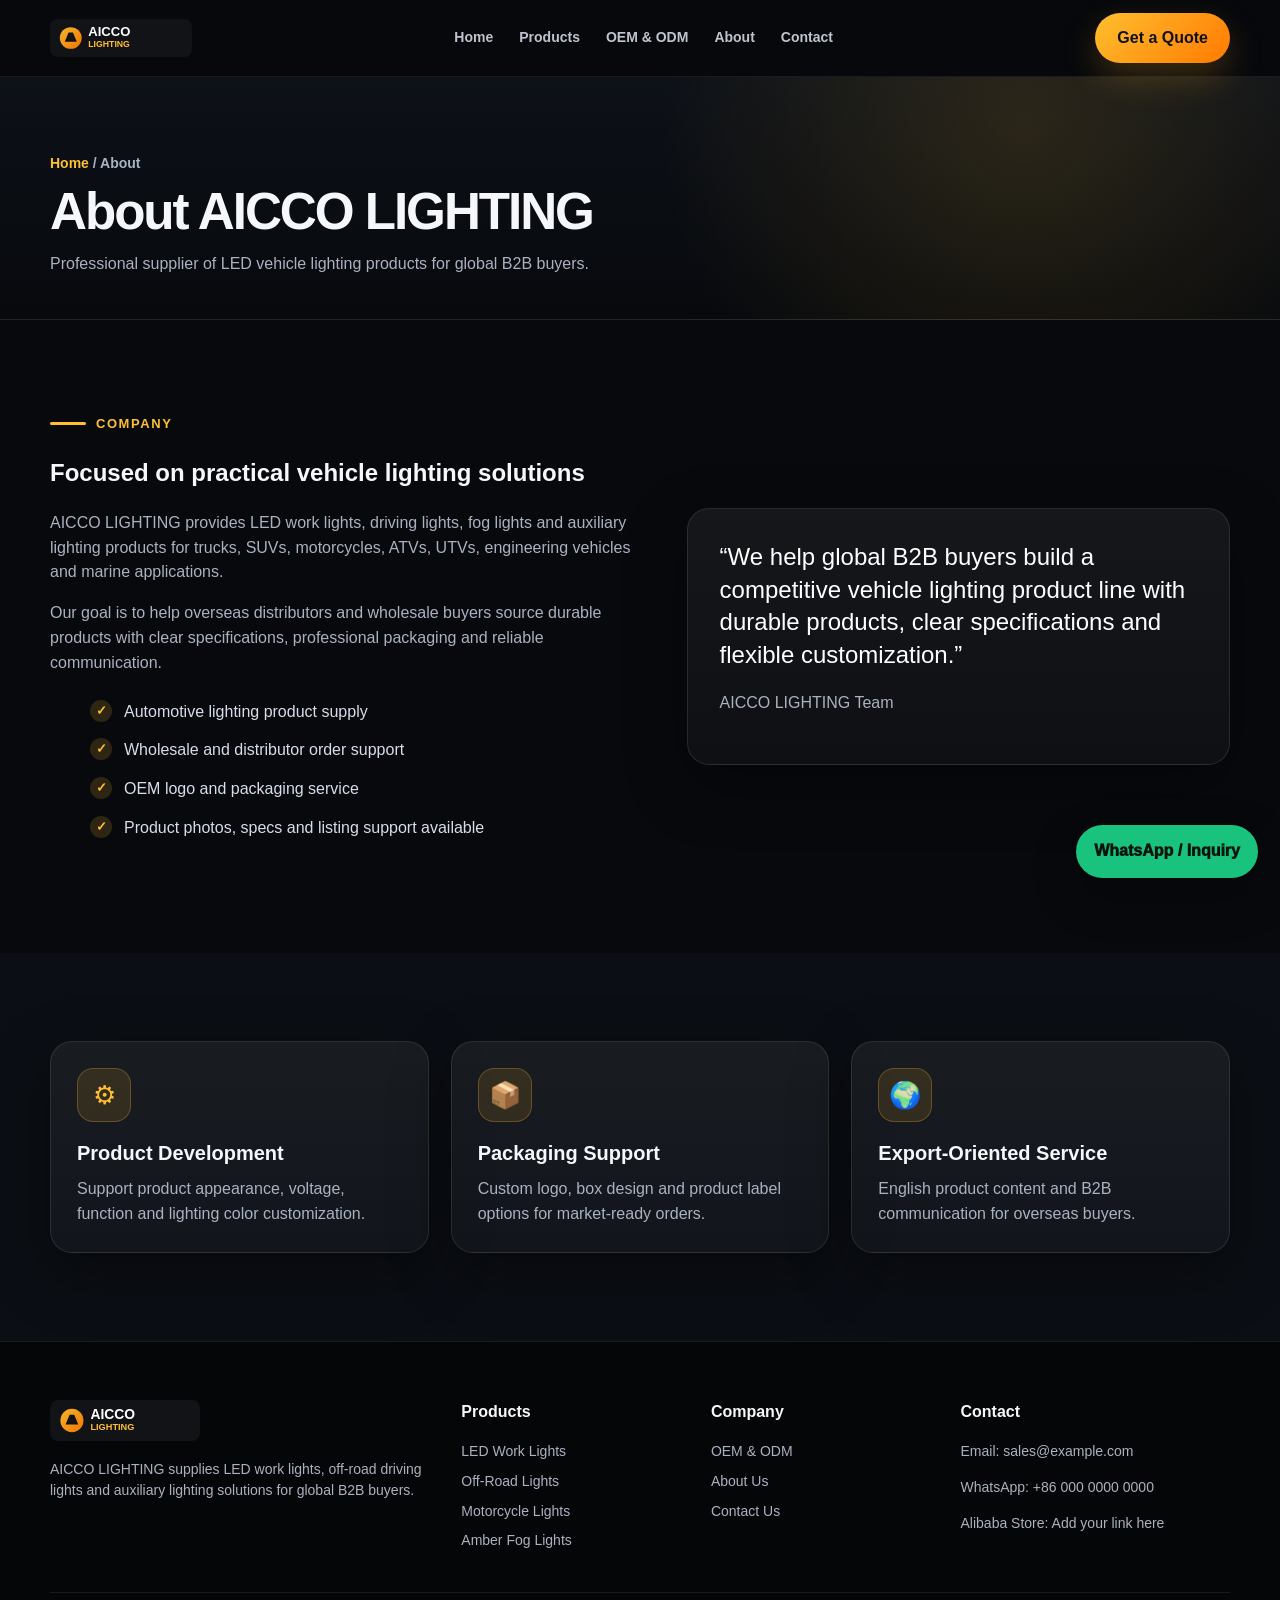
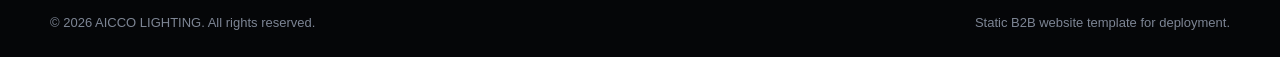
==== about.html @ 95c05f4a "Initial commit - static site for AICCO LIGHTING" ====
<!doctype html>
<html lang="en">
<head>
  <meta charset="utf-8">
  <meta name="viewport" content="width=device-width, initial-scale=1">
  <title>About Us | AICCO LIGHTING</title>
  <meta name="description" content="Learn about AICCO LIGHTING, a B2B automotive LED lighting supplier for global buyers.">
  <link rel="icon" href="assets/images/logo.svg" type="image/svg+xml">
  <link rel="stylesheet" href="assets/css/styles.css">
</head>
<body>
<header class="topbar">
  <div class="container nav" id="nav">
    <a class="brand" href="index.html" aria-label="AICCO LIGHTING Home"><img src="assets/images/logo.svg" alt="AICCO LIGHTING logo"></a>
    <nav class="nav-links" aria-label="Main navigation">
      <a href="index.html">Home</a>
      <a href="products.html">Products</a>
      <a href="oem.html">OEM & ODM</a>
      <a href="about.html">About</a>
      <a href="contact.html">Contact</a>
    </nav>
    <div class="nav-actions"><a class="btn btn-primary" href="contact.html">Get a Quote</a></div>
    <button class="menu-btn" id="menu-btn" aria-label="Open menu">Menu</button>
  </div>
</header>
<main>
  <section class="page-hero"><div class="container page-title"><div class="breadcrumb"><a href="index.html">Home</a> / About</div><h1>About AICCO LIGHTING</h1><p>Professional supplier of LED vehicle lighting products for global B2B buyers.</p></div></section>
  <section class="section"><div class="container split"><div><span class="eyebrow">Company</span><h2>Focused on practical vehicle lighting solutions</h2><p class="muted">AICCO LIGHTING provides LED work lights, driving lights, fog lights and auxiliary lighting products for trucks, SUVs, motorcycles, ATVs, UTVs, engineering vehicles and marine applications.</p><p class="muted">Our goal is to help overseas distributors and wholesale buyers source durable products with clear specifications, professional packaging and reliable communication.</p><ul class="list-check"><li>Automotive lighting product supply</li><li>Wholesale and distributor order support</li><li>OEM logo and packaging service</li><li>Product photos, specs and listing support available</li></ul></div><div class="card" style="padding:32px"><p class="quote">“We help global B2B buyers build a competitive vehicle lighting product line with durable products, clear specifications and flexible customization.”</p><p class="muted" style="margin-top:20px">AICCO LIGHTING Team</p></div></div></section>
  <section class="section" style="background:#0b0e14"><div class="container"><div class="grid grid-3"><div class="feature card"><div class="icon">⚙</div><h3>Product Development</h3><p>Support product appearance, voltage, function and lighting color customization.</p></div><div class="feature card"><div class="icon">📦</div><h3>Packaging Support</h3><p>Custom logo, box design and product label options for market-ready orders.</p></div><div class="feature card"><div class="icon">🌍</div><h3>Export-Oriented Service</h3><p>English product content and B2B communication for overseas buyers.</p></div></div></div></section>
</main>
<footer class="footer">
  <div class="container">
    <div class="footer-grid">
      <div>
        <img src="assets/images/logo.svg" alt="AICCO LIGHTING" style="width:150px;margin-bottom:18px">
        <p>AICCO LIGHTING supplies LED work lights, off-road driving lights and auxiliary lighting solutions for global B2B buyers.</p>
      </div>
      <div><h4>Products</h4><a href="products.html">LED Work Lights</a><a href="products.html">Off-Road Lights</a><a href="products.html">Motorcycle Lights</a><a href="products.html">Amber Fog Lights</a></div>
      <div><h4>Company</h4><a href="oem.html">OEM & ODM</a><a href="about.html">About Us</a><a href="contact.html">Contact Us</a></div>
      <div><h4>Contact</h4><p>Email: sales@example.com</p><p>WhatsApp: +86 000 0000 0000</p><p>Alibaba Store: Add your link here</p></div>
    </div>
    <div class="footer-bottom"><span>© <span id="year"></span> AICCO LIGHTING. All rights reserved.</span><span>Static B2B website template for deployment.</span></div>
  </div>
</footer>
<a class="float-wa" href="contact.html">WhatsApp / Inquiry</a>
<script src="assets/js/main.js"></script>
</body>
</html>
---- assets/css/styles.css ----
:root{
  --bg:#07090d;--panel:#10141b;--panel2:#151a22;--text:#f5f7fb;--muted:#aab2c0;--line:#2a303a;--amber:#ffbf2f;--amber2:#ff7a00;--white:#ffffff;--black:#0b0d10;--green:#18c37e;
  --shadow:0 20px 60px rgba(0,0,0,.35);--radius:22px;--max:1180px;
}
*{box-sizing:border-box}
html{scroll-behavior:smooth}
body{margin:0;font-family:Inter,Arial,Helvetica,sans-serif;background:var(--bg);color:var(--text);line-height:1.55}
a{color:inherit;text-decoration:none}img{max-width:100%;display:block}.container{width:min(var(--max),calc(100% - 36px));margin:auto}.topbar{position:sticky;top:0;z-index:50;background:rgba(7,9,13,.82);backdrop-filter:blur(14px);border-bottom:1px solid rgba(255,255,255,.08)}.nav{height:76px;display:flex;align-items:center;justify-content:space-between;gap:20px}.brand{display:flex;align-items:center;gap:12px;font-weight:900;letter-spacing:.5px}.brand img{width:142px;height:auto}.nav-links{display:flex;align-items:center;gap:26px;color:#d9dee8;font-weight:700;font-size:14px}.nav-links a{opacity:.88}.nav-links a:hover,.nav-links a.active{color:var(--amber);opacity:1}.nav-actions{display:flex;align-items:center;gap:10px}.menu-btn{display:none;background:transparent;border:1px solid var(--line);color:var(--text);border-radius:12px;padding:10px 12px;font-weight:800}.btn{display:inline-flex;align-items:center;justify-content:center;gap:10px;border:0;border-radius:999px;padding:13px 22px;font-weight:900;cursor:pointer;transition:.2s ease;white-space:nowrap}.btn-primary{background:linear-gradient(135deg,var(--amber),var(--amber2));color:#121212;box-shadow:0 14px 35px rgba(255,172,30,.22)}.btn-primary:hover{transform:translateY(-2px);box-shadow:0 18px 46px rgba(255,172,30,.32)}.btn-ghost{border:1px solid rgba(255,255,255,.18);color:var(--text);background:rgba(255,255,255,.05)}.btn-ghost:hover{border-color:var(--amber);color:var(--amber)}.hero{position:relative;min-height:680px;display:flex;align-items:center;overflow:hidden;border-bottom:1px solid rgba(255,255,255,.08)}.hero-bg{position:absolute;inset:0;background:url('../images/hero.svg') center/cover no-repeat;opacity:.92}.hero:after{content:"";position:absolute;inset:0;background:linear-gradient(90deg,rgba(7,9,13,.98) 0%,rgba(7,9,13,.72) 48%,rgba(7,9,13,.25) 100%)}.hero .container{position:relative;z-index:2}.eyebrow{display:inline-flex;align-items:center;gap:10px;color:var(--amber);font-size:13px;font-weight:900;letter-spacing:.12em;text-transform:uppercase}.eyebrow:before{content:"";width:36px;height:3px;border-radius:6px;background:var(--amber)}.hero h1{font-size:clamp(40px,6vw,78px);line-height:.98;margin:18px 0 22px;max-width:820px;letter-spacing:-.05em}.hero p{font-size:clamp(17px,2vw,21px);color:#d5dae4;max-width:690px;margin:0 0 30px}.hero-buttons{display:flex;gap:14px;flex-wrap:wrap}.hero-stats{display:grid;grid-template-columns:repeat(3,1fr);gap:16px;margin-top:42px;max-width:700px}.stat{background:rgba(255,255,255,.06);border:1px solid rgba(255,255,255,.11);border-radius:18px;padding:18px}.stat strong{display:block;color:#fff;font-size:25px}.stat span{color:var(--muted);font-size:13px;font-weight:700}.section{padding:88px 0}.section-sm{padding:54px 0}.section-head{display:flex;align-items:flex-end;justify-content:space-between;gap:30px;margin-bottom:34px}.section-head h2,.page-title h1{font-size:clamp(32px,4vw,52px);line-height:1.05;margin:10px 0 0;letter-spacing:-.04em}.section-head p,.page-title p{color:var(--muted);max-width:680px;margin:14px 0 0}.grid{display:grid;gap:22px}.grid-3{grid-template-columns:repeat(3,1fr)}.grid-4{grid-template-columns:repeat(4,1fr)}.card{background:linear-gradient(180deg,rgba(255,255,255,.06),rgba(255,255,255,.03));border:1px solid rgba(255,255,255,.10);border-radius:var(--radius);box-shadow:var(--shadow);overflow:hidden}.category-card{padding:28px;min-height:220px;position:relative}.category-card h3{margin:18px 0 8px;font-size:22px}.category-card p{color:var(--muted);margin:0}.icon{width:54px;height:54px;border-radius:16px;background:rgba(255,191,47,.12);display:grid;place-items:center;color:var(--amber);font-size:26px;border:1px solid rgba(255,191,47,.25)}.category-card:after{content:"";position:absolute;right:-50px;bottom:-50px;width:150px;height:150px;border-radius:50%;background:rgba(255,191,47,.10)}.product-card{display:flex;flex-direction:column}.product-card img{width:100%;aspect-ratio:4/3;object-fit:cover;background:#10141b}.product-info{padding:22px}.tag{display:inline-flex;padding:6px 10px;border-radius:999px;background:rgba(255,191,47,.12);color:var(--amber);font-size:12px;font-weight:900;margin-bottom:12px}.product-info h3{font-size:20px;line-height:1.22;margin:0 0 10px}.product-info p{color:var(--muted);margin:0 0 18px;font-size:14px}.spec-list{display:grid;gap:8px;margin:16px 0}.spec-list div{display:flex;justify-content:space-between;gap:14px;border-bottom:1px dashed rgba(255,255,255,.11);padding-bottom:7px;color:#d8deea;font-size:14px}.spec-list span:first-child{color:var(--muted)}.feature{padding:26px}.feature h3{margin:16px 0 8px;font-size:20px}.feature p{color:var(--muted);margin:0}.split{display:grid;grid-template-columns:1.05fr .95fr;gap:36px;align-items:center}.media-panel{position:relative;min-height:420px;border-radius:30px;overflow:hidden;background:linear-gradient(135deg,#171c24,#07090d);border:1px solid rgba(255,255,255,.1);box-shadow:var(--shadow)}.media-panel:before{content:"";position:absolute;inset:auto -80px -120px auto;width:380px;height:380px;background:radial-gradient(circle,var(--amber),transparent 65%);opacity:.24}.media-panel .fake-photo{position:absolute;inset:34px;border-radius:22px;background:linear-gradient(135deg,rgba(255,255,255,.10),rgba(255,255,255,.02));border:1px solid rgba(255,255,255,.1);padding:34px}.fake-lines{display:grid;gap:14px;margin-top:170px}.fake-lines i{display:block;height:13px;border-radius:12px;background:rgba(255,255,255,.12)}.fake-lines i:nth-child(1){width:78%}.fake-lines i:nth-child(2){width:58%}.fake-lamp{position:absolute;right:60px;top:70px;width:220px;height:150px;border-radius:28px;background:#151b24;border:8px solid #3a414c;box-shadow:0 0 80px rgba(255,191,47,.24)}.fake-lamp:after{content:"";position:absolute;left:-260px;top:48px;width:260px;height:54px;border-radius:999px;background:linear-gradient(90deg,transparent,rgba(255,191,47,.28))}.fake-lamp i{position:absolute;width:48px;height:48px;border-radius:50%;background:#fff1b0;top:44px}.fake-lamp i:first-child{left:48px}.fake-lamp i:last-child{right:48px}.list-check{display:grid;gap:14px;margin:24px 0}.list-check li{list-style:none;position:relative;padding-left:34px;color:#d7ddea}.list-check li:before{content:"✓";position:absolute;left:0;top:0;width:22px;height:22px;border-radius:50%;background:rgba(255,191,47,.16);color:var(--amber);display:grid;place-items:center;font-weight:900;font-size:13px}.banner{background:linear-gradient(135deg,rgba(255,191,47,.18),rgba(255,122,0,.08)),#10141b;border:1px solid rgba(255,191,47,.22);border-radius:30px;padding:42px;display:flex;align-items:center;justify-content:space-between;gap:24px}.banner h2{margin:0 0 10px;font-size:clamp(28px,4vw,44px)}.banner p{margin:0;color:#d8deea;max-width:690px}.page-hero{padding:76px 0 42px;background:radial-gradient(circle at 80% 20%,rgba(255,191,47,.13),transparent 35%),linear-gradient(180deg,#0d1118,#07090d);border-bottom:1px solid rgba(255,255,255,.08)}.breadcrumb{color:var(--muted);font-weight:700;font-size:14px}.breadcrumb a{color:var(--amber)}.filters{display:flex;gap:10px;flex-wrap:wrap;margin:0 0 28px}.filter-btn{border:1px solid rgba(255,255,255,.14);background:rgba(255,255,255,.04);color:#dbe1eb;border-radius:999px;padding:10px 15px;font-weight:800;cursor:pointer}.filter-btn.active,.filter-btn:hover{background:var(--amber);color:#111317;border-color:var(--amber)}.detail-grid{display:grid;grid-template-columns:1fr .92fr;gap:34px;align-items:start}.detail-image{border-radius:30px;overflow:hidden;border:1px solid rgba(255,255,255,.1);background:#11161f;box-shadow:var(--shadow)}.detail-content h1{font-size:clamp(32px,4vw,52px);line-height:1.08;letter-spacing:-.04em;margin:0 0 16px}.detail-content .lead{color:#cdd4df;font-size:18px}.spec-table{width:100%;border-collapse:collapse;border-radius:20px;overflow:hidden;border:1px solid rgba(255,255,255,.1);margin-top:24px}.spec-table th,.spec-table td{padding:15px 18px;text-align:left;border-bottom:1px solid rgba(255,255,255,.08)}.spec-table th{background:rgba(255,255,255,.06);color:#fff;width:38%}.spec-table td{color:#d5dbe6}.spec-table tr:last-child th,.spec-table tr:last-child td{border-bottom:0}.tabs{margin-top:34px}.tab-row{display:flex;gap:10px;flex-wrap:wrap;margin-bottom:16px}.tab-btn{background:rgba(255,255,255,.05);border:1px solid rgba(255,255,255,.12);color:var(--text);padding:12px 16px;border-radius:14px;font-weight:900;cursor:pointer}.tab-btn.active{background:var(--amber);color:#111317;border-color:var(--amber)}.tab-panel{display:none;background:rgba(255,255,255,.04);border:1px solid rgba(255,255,255,.1);border-radius:22px;padding:24px}.tab-panel.active{display:block}.contact-grid{display:grid;grid-template-columns:.8fr 1.2fr;gap:26px}.contact-box{padding:28px}.contact-box h3{margin-top:0}.contact-box p{color:var(--muted)}.form{display:grid;gap:14px}.form-row{display:grid;grid-template-columns:1fr 1fr;gap:14px}.field label{display:block;font-size:13px;color:#dce2ec;font-weight:800;margin:0 0 8px}.field input,.field select,.field textarea{width:100%;border:1px solid rgba(255,255,255,.14);border-radius:14px;background:rgba(255,255,255,.05);color:var(--text);padding:14px 15px;outline:0}.field textarea{min-height:140px;resize:vertical}.field input:focus,.field select:focus,.field textarea:focus{border-color:var(--amber)}.notice{padding:14px 16px;border-radius:14px;background:rgba(24,195,126,.11);border:1px solid rgba(24,195,126,.25);color:#bff6dc;display:none}.footer{background:#050608;border-top:1px solid rgba(255,255,255,.08);padding:58px 0 24px}.footer-grid{display:grid;grid-template-columns:1.4fr .8fr .8fr 1fr;gap:34px}.footer h4{margin:0 0 16px}.footer p,.footer a{color:var(--muted);font-size:14px}.footer a{display:block;margin:8px 0}.footer-bottom{border-top:1px solid rgba(255,255,255,.08);margin-top:32px;padding-top:20px;color:#7d8594;font-size:13px;display:flex;justify-content:space-between;gap:20px;flex-wrap:wrap}.float-wa{position:fixed;right:22px;bottom:22px;z-index:60;background:#19c37d;color:#05150e;border-radius:999px;padding:14px 18px;font-weight:950;box-shadow:0 18px 46px rgba(0,0,0,.3)}.float-wa:hover{transform:translateY(-2px)}.muted{color:var(--muted)}.accent{color:var(--amber)}.quote{font-size:24px;line-height:1.35;margin:0;color:#fff}.process{counter-reset:step}.process .card{padding:26px;position:relative}.process .card:before{counter-increment:step;content:"0" counter(step);display:inline-flex;width:46px;height:46px;border-radius:50%;align-items:center;justify-content:center;background:var(--amber);color:#111317;font-weight:950;margin-bottom:18px}.not-found{padding:60px 0;text-align:center}
@media (max-width: 980px){.nav-links,.nav-actions{display:none}.menu-btn{display:block}.nav.open .nav-links{display:flex;position:absolute;left:18px;right:18px;top:76px;background:#10141b;border:1px solid rgba(255,255,255,.12);border-radius:18px;padding:18px;flex-direction:column;align-items:flex-start}.hero{min-height:620px}.hero-stats,.grid-3,.grid-4,.split,.detail-grid,.contact-grid,.footer-grid{grid-template-columns:1fr}.section{padding:66px 0}.section-head{display:block}.banner{display:block}.banner .btn{margin-top:22px}.form-row{grid-template-columns:1fr}}
@media (max-width: 560px){.container{width:min(100% - 24px,var(--max))}.hero h1{font-size:42px}.hero-buttons .btn{width:100%}.hero-stats{grid-template-columns:1fr}.section{padding:54px 0}.banner{padding:26px}.float-wa{left:18px;right:18px;text-align:center}.nav{height:68px}.nav.open .nav-links{top:68px}.brand img{width:126px}.card,.category-card{border-radius:18px}.detail-content h1{font-size:34px}.spec-table th,.spec-table td{display:block;width:100%}.spec-table th{border-bottom:0;padding-bottom:4px}.spec-table td{padding-top:4px}.footer-bottom{padding-bottom:58px}}
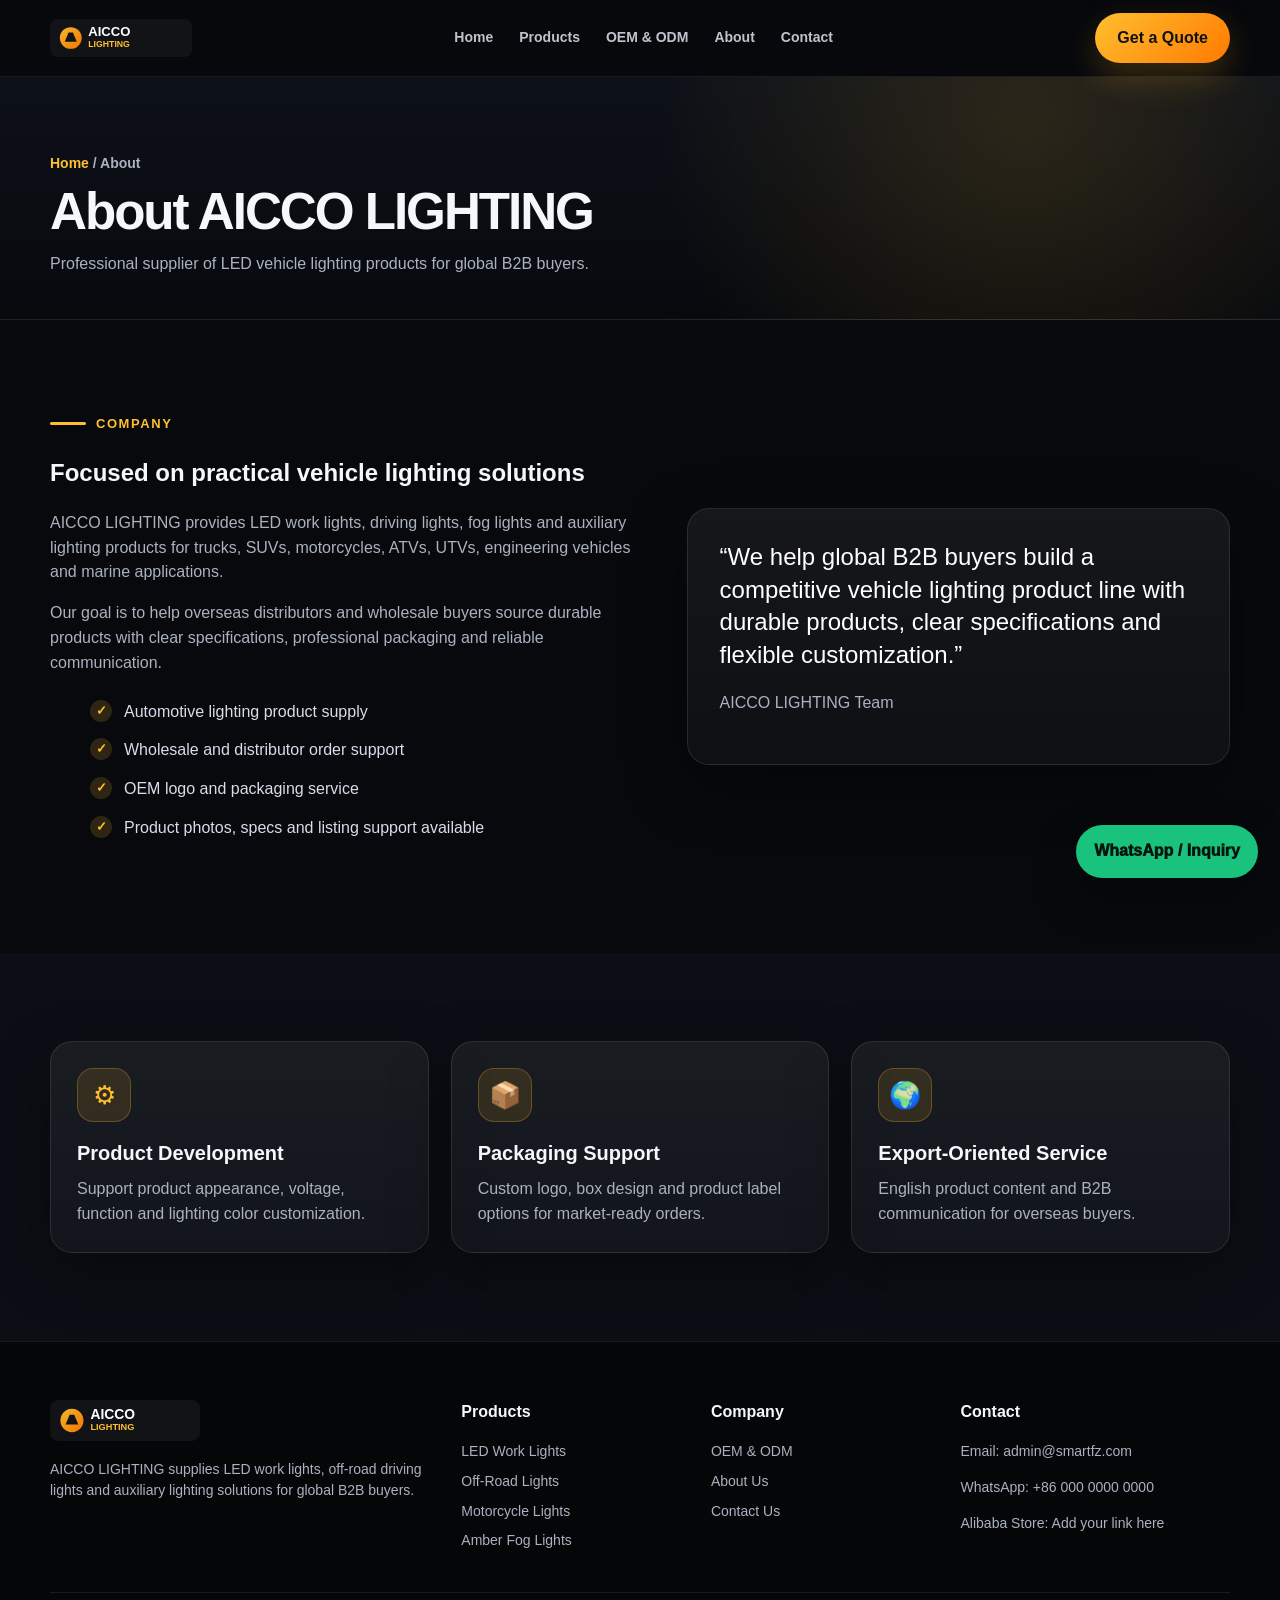
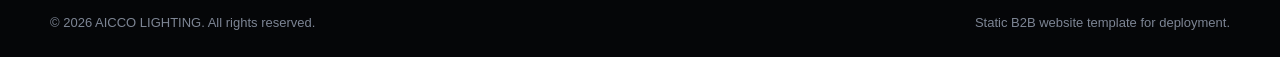
==== commit a83ed328: "Fix: Thoroughly replace remaining sales@example.com placeholders with admin@smartfz.com across all p" ====
--- a/about.html
+++ b/about.html
@@ -37,7 +37,7 @@
       </div>
       <div><h4>Products</h4><a href="products.html">LED Work Lights</a><a href="products.html">Off-Road Lights</a><a href="products.html">Motorcycle Lights</a><a href="products.html">Amber Fog Lights</a></div>
       <div><h4>Company</h4><a href="oem.html">OEM & ODM</a><a href="about.html">About Us</a><a href="contact.html">Contact Us</a></div>
-      <div><h4>Contact</h4><p>Email: sales@example.com</p><p>WhatsApp: +86 000 0000 0000</p><p>Alibaba Store: Add your link here</p></div>
+       <div><h4>Contact</h4><p>Email: admin@smartfz.com</p><p>WhatsApp: +86 000 0000 0000</p><p>Alibaba Store: Add your link here</p></div>
     </div>
     <div class="footer-bottom"><span>© <span id="year"></span> AICCO LIGHTING. All rights reserved.</span><span>Static B2B website template for deployment.</span></div>
   </div>
--- a/assets/css/styles.css
+++ b/assets/css/styles.css
@@ -6,6 +6,6 @@
 *{box-sizing:border-box}
 html{scroll-behavior:smooth}
 body{margin:0;font-family:Inter,Arial,Helvetica,sans-serif;background:var(--bg);color:var(--text);line-height:1.55}
-a{color:inherit;text-decoration:none}img{max-width:100%;display:block}.container{width:min(var(--max),calc(100% - 36px));margin:auto}.topbar{position:sticky;top:0;z-index:50;background:rgba(7,9,13,.82);backdrop-filter:blur(14px);border-bottom:1px solid rgba(255,255,255,.08)}.nav{height:76px;display:flex;align-items:center;justify-content:space-between;gap:20px}.brand{display:flex;align-items:center;gap:12px;font-weight:900;letter-spacing:.5px}.brand img{width:142px;height:auto}.nav-links{display:flex;align-items:center;gap:26px;color:#d9dee8;font-weight:700;font-size:14px}.nav-links a{opacity:.88}.nav-links a:hover,.nav-links a.active{color:var(--amber);opacity:1}.nav-actions{display:flex;align-items:center;gap:10px}.menu-btn{display:none;background:transparent;border:1px solid var(--line);color:var(--text);border-radius:12px;padding:10px 12px;font-weight:800}.btn{display:inline-flex;align-items:center;justify-content:center;gap:10px;border:0;border-radius:999px;padding:13px 22px;font-weight:900;cursor:pointer;transition:.2s ease;white-space:nowrap}.btn-primary{background:linear-gradient(135deg,var(--amber),var(--amber2));color:#121212;box-shadow:0 14px 35px rgba(255,172,30,.22)}.btn-primary:hover{transform:translateY(-2px);box-shadow:0 18px 46px rgba(255,172,30,.32)}.btn-ghost{border:1px solid rgba(255,255,255,.18);color:var(--text);background:rgba(255,255,255,.05)}.btn-ghost:hover{border-color:var(--amber);color:var(--amber)}.hero{position:relative;min-height:680px;display:flex;align-items:center;overflow:hidden;border-bottom:1px solid rgba(255,255,255,.08)}.hero-bg{position:absolute;inset:0;background:url('../images/hero.svg') center/cover no-repeat;opacity:.92}.hero:after{content:"";position:absolute;inset:0;background:linear-gradient(90deg,rgba(7,9,13,.98) 0%,rgba(7,9,13,.72) 48%,rgba(7,9,13,.25) 100%)}.hero .container{position:relative;z-index:2}.eyebrow{display:inline-flex;align-items:center;gap:10px;color:var(--amber);font-size:13px;font-weight:900;letter-spacing:.12em;text-transform:uppercase}.eyebrow:before{content:"";width:36px;height:3px;border-radius:6px;background:var(--amber)}.hero h1{font-size:clamp(40px,6vw,78px);line-height:.98;margin:18px 0 22px;max-width:820px;letter-spacing:-.05em}.hero p{font-size:clamp(17px,2vw,21px);color:#d5dae4;max-width:690px;margin:0 0 30px}.hero-buttons{display:flex;gap:14px;flex-wrap:wrap}.hero-stats{display:grid;grid-template-columns:repeat(3,1fr);gap:16px;margin-top:42px;max-width:700px}.stat{background:rgba(255,255,255,.06);border:1px solid rgba(255,255,255,.11);border-radius:18px;padding:18px}.stat strong{display:block;color:#fff;font-size:25px}.stat span{color:var(--muted);font-size:13px;font-weight:700}.section{padding:88px 0}.section-sm{padding:54px 0}.section-head{display:flex;align-items:flex-end;justify-content:space-between;gap:30px;margin-bottom:34px}.section-head h2,.page-title h1{font-size:clamp(32px,4vw,52px);line-height:1.05;margin:10px 0 0;letter-spacing:-.04em}.section-head p,.page-title p{color:var(--muted);max-width:680px;margin:14px 0 0}.grid{display:grid;gap:22px}.grid-3{grid-template-columns:repeat(3,1fr)}.grid-4{grid-template-columns:repeat(4,1fr)}.card{background:linear-gradient(180deg,rgba(255,255,255,.06),rgba(255,255,255,.03));border:1px solid rgba(255,255,255,.10);border-radius:var(--radius);box-shadow:var(--shadow);overflow:hidden}.category-card{padding:28px;min-height:220px;position:relative}.category-card h3{margin:18px 0 8px;font-size:22px}.category-card p{color:var(--muted);margin:0}.icon{width:54px;height:54px;border-radius:16px;background:rgba(255,191,47,.12);display:grid;place-items:center;color:var(--amber);font-size:26px;border:1px solid rgba(255,191,47,.25)}.category-card:after{content:"";position:absolute;right:-50px;bottom:-50px;width:150px;height:150px;border-radius:50%;background:rgba(255,191,47,.10)}.product-card{display:flex;flex-direction:column}.product-card img{width:100%;aspect-ratio:4/3;object-fit:cover;background:#10141b}.product-info{padding:22px}.tag{display:inline-flex;padding:6px 10px;border-radius:999px;background:rgba(255,191,47,.12);color:var(--amber);font-size:12px;font-weight:900;margin-bottom:12px}.product-info h3{font-size:20px;line-height:1.22;margin:0 0 10px}.product-info p{color:var(--muted);margin:0 0 18px;font-size:14px}.spec-list{display:grid;gap:8px;margin:16px 0}.spec-list div{display:flex;justify-content:space-between;gap:14px;border-bottom:1px dashed rgba(255,255,255,.11);padding-bottom:7px;color:#d8deea;font-size:14px}.spec-list span:first-child{color:var(--muted)}.feature{padding:26px}.feature h3{margin:16px 0 8px;font-size:20px}.feature p{color:var(--muted);margin:0}.split{display:grid;grid-template-columns:1.05fr .95fr;gap:36px;align-items:center}.media-panel{position:relative;min-height:420px;border-radius:30px;overflow:hidden;background:linear-gradient(135deg,#171c24,#07090d);border:1px solid rgba(255,255,255,.1);box-shadow:var(--shadow)}.media-panel:before{content:"";position:absolute;inset:auto -80px -120px auto;width:380px;height:380px;background:radial-gradient(circle,var(--amber),transparent 65%);opacity:.24}.media-panel .fake-photo{position:absolute;inset:34px;border-radius:22px;background:linear-gradient(135deg,rgba(255,255,255,.10),rgba(255,255,255,.02));border:1px solid rgba(255,255,255,.1);padding:34px}.fake-lines{display:grid;gap:14px;margin-top:170px}.fake-lines i{display:block;height:13px;border-radius:12px;background:rgba(255,255,255,.12)}.fake-lines i:nth-child(1){width:78%}.fake-lines i:nth-child(2){width:58%}.fake-lamp{position:absolute;right:60px;top:70px;width:220px;height:150px;border-radius:28px;background:#151b24;border:8px solid #3a414c;box-shadow:0 0 80px rgba(255,191,47,.24)}.fake-lamp:after{content:"";position:absolute;left:-260px;top:48px;width:260px;height:54px;border-radius:999px;background:linear-gradient(90deg,transparent,rgba(255,191,47,.28))}.fake-lamp i{position:absolute;width:48px;height:48px;border-radius:50%;background:#fff1b0;top:44px}.fake-lamp i:first-child{left:48px}.fake-lamp i:last-child{right:48px}.list-check{display:grid;gap:14px;margin:24px 0}.list-check li{list-style:none;position:relative;padding-left:34px;color:#d7ddea}.list-check li:before{content:"✓";position:absolute;left:0;top:0;width:22px;height:22px;border-radius:50%;background:rgba(255,191,47,.16);color:var(--amber);display:grid;place-items:center;font-weight:900;font-size:13px}.banner{background:linear-gradient(135deg,rgba(255,191,47,.18),rgba(255,122,0,.08)),#10141b;border:1px solid rgba(255,191,47,.22);border-radius:30px;padding:42px;display:flex;align-items:center;justify-content:space-between;gap:24px}.banner h2{margin:0 0 10px;font-size:clamp(28px,4vw,44px)}.banner p{margin:0;color:#d8deea;max-width:690px}.page-hero{padding:76px 0 42px;background:radial-gradient(circle at 80% 20%,rgba(255,191,47,.13),transparent 35%),linear-gradient(180deg,#0d1118,#07090d);border-bottom:1px solid rgba(255,255,255,.08)}.breadcrumb{color:var(--muted);font-weight:700;font-size:14px}.breadcrumb a{color:var(--amber)}.filters{display:flex;gap:10px;flex-wrap:wrap;margin:0 0 28px}.filter-btn{border:1px solid rgba(255,255,255,.14);background:rgba(255,255,255,.04);color:#dbe1eb;border-radius:999px;padding:10px 15px;font-weight:800;cursor:pointer}.filter-btn.active,.filter-btn:hover{background:var(--amber);color:#111317;border-color:var(--amber)}.detail-grid{display:grid;grid-template-columns:1fr .92fr;gap:34px;align-items:start}.detail-image{border-radius:30px;overflow:hidden;border:1px solid rgba(255,255,255,.1);background:#11161f;box-shadow:var(--shadow)}.detail-content h1{font-size:clamp(32px,4vw,52px);line-height:1.08;letter-spacing:-.04em;margin:0 0 16px}.detail-content .lead{color:#cdd4df;font-size:18px}.spec-table{width:100%;border-collapse:collapse;border-radius:20px;overflow:hidden;border:1px solid rgba(255,255,255,.1);margin-top:24px}.spec-table th,.spec-table td{padding:15px 18px;text-align:left;border-bottom:1px solid rgba(255,255,255,.08)}.spec-table th{background:rgba(255,255,255,.06);color:#fff;width:38%}.spec-table td{color:#d5dbe6}.spec-table tr:last-child th,.spec-table tr:last-child td{border-bottom:0}.tabs{margin-top:34px}.tab-row{display:flex;gap:10px;flex-wrap:wrap;margin-bottom:16px}.tab-btn{background:rgba(255,255,255,.05);border:1px solid rgba(255,255,255,.12);color:var(--text);padding:12px 16px;border-radius:14px;font-weight:900;cursor:pointer}.tab-btn.active{background:var(--amber);color:#111317;border-color:var(--amber)}.tab-panel{display:none;background:rgba(255,255,255,.04);border:1px solid rgba(255,255,255,.1);border-radius:22px;padding:24px}.tab-panel.active{display:block}.contact-grid{display:grid;grid-template-columns:.8fr 1.2fr;gap:26px}.contact-box{padding:28px}.contact-box h3{margin-top:0}.contact-box p{color:var(--muted)}.form{display:grid;gap:14px}.form-row{display:grid;grid-template-columns:1fr 1fr;gap:14px}.field label{display:block;font-size:13px;color:#dce2ec;font-weight:800;margin:0 0 8px}.field input,.field select,.field textarea{width:100%;border:1px solid rgba(255,255,255,.14);border-radius:14px;background:rgba(255,255,255,.05);color:var(--text);padding:14px 15px;outline:0}.field textarea{min-height:140px;resize:vertical}.field input:focus,.field select:focus,.field textarea:focus{border-color:var(--amber)}.notice{padding:14px 16px;border-radius:14px;background:rgba(24,195,126,.11);border:1px solid rgba(24,195,126,.25);color:#bff6dc;display:none}.footer{background:#050608;border-top:1px solid rgba(255,255,255,.08);padding:58px 0 24px}.footer-grid{display:grid;grid-template-columns:1.4fr .8fr .8fr 1fr;gap:34px}.footer h4{margin:0 0 16px}.footer p,.footer a{color:var(--muted);font-size:14px}.footer a{display:block;margin:8px 0}.footer-bottom{border-top:1px solid rgba(255,255,255,.08);margin-top:32px;padding-top:20px;color:#7d8594;font-size:13px;display:flex;justify-content:space-between;gap:20px;flex-wrap:wrap}.float-wa{position:fixed;right:22px;bottom:22px;z-index:60;background:#19c37d;color:#05150e;border-radius:999px;padding:14px 18px;font-weight:950;box-shadow:0 18px 46px rgba(0,0,0,.3)}.float-wa:hover{transform:translateY(-2px)}.muted{color:var(--muted)}.accent{color:var(--amber)}.quote{font-size:24px;line-height:1.35;margin:0;color:#fff}.process{counter-reset:step}.process .card{padding:26px;position:relative}.process .card:before{counter-increment:step;content:"0" counter(step);display:inline-flex;width:46px;height:46px;border-radius:50%;align-items:center;justify-content:center;background:var(--amber);color:#111317;font-weight:950;margin-bottom:18px}.not-found{padding:60px 0;text-align:center}
+a{color:inherit;text-decoration:none}img{max-width:100%;display:block}.container{width:min(var(--max),calc(100% - 36px));margin:auto}.topbar{position:sticky;top:0;z-index:50;background:rgba(7,9,13,.82);backdrop-filter:blur(14px);border-bottom:1px solid rgba(255,255,255,.08)}.nav{height:76px;display:flex;align-items:center;justify-content:space-between;gap:20px}.brand{display:flex;align-items:center;gap:12px;font-weight:900;letter-spacing:.5px}.brand img{width:142px;height:auto}.nav-links{display:flex;align-items:center;gap:26px;color:#d9dee8;font-weight:700;font-size:14px}.nav-links a{opacity:.88}.nav-links a:hover,.nav-links a.active{color:var(--amber);opacity:1}.nav-actions{display:flex;align-items:center;gap:10px}.menu-btn{display:none;background:transparent;border:1px solid var(--line);color:var(--text);border-radius:12px;padding:10px 12px;font-weight:800}.btn{display:inline-flex;align-items:center;justify-content:center;gap:10px;border:0;border-radius:999px;padding:13px 22px;font-weight:900;cursor:pointer;transition:.2s ease;white-space:nowrap}.btn-primary{background:linear-gradient(135deg,var(--amber),var(--amber2));color:#121212;box-shadow:0 14px 35px rgba(255,172,30,.22)}.btn-primary:hover{transform:translateY(-2px);box-shadow:0 18px 46px rgba(255,172,30,.32)}.btn-ghost{border:1px solid rgba(255,255,255,.18);color:var(--text);background:rgba(255,255,255,.05)}.btn-ghost:hover{border-color:var(--amber);color:var(--amber)}.hero{position:relative;min-height:680px;display:flex;align-items:center;overflow:hidden;border-bottom:1px solid rgba(255,255,255,.08);background:url('../images/hero-bg.jpg') center/cover no-repeat}.hero:after{content:"";position:absolute;inset:0;background:linear-gradient(90deg,rgba(7,9,13,.92) 0%,rgba(7,9,13,.65) 45%,rgba(7,9,13,.35) 100%)}.hero .container{position:relative;z-index:2}.eyebrow{display:inline-flex;align-items:center;gap:10px;color:var(--amber);font-size:13px;font-weight:900;letter-spacing:.12em;text-transform:uppercase}.eyebrow:before{content:"";width:36px;height:3px;border-radius:6px;background:var(--amber)}.hero h1{font-size:clamp(40px,6vw,78px);line-height:.98;margin:18px 0 22px;max-width:820px;letter-spacing:-.05em}.hero p{font-size:clamp(17px,2vw,21px);color:#d5dae4;max-width:690px;margin:0 0 30px}.hero-buttons{display:flex;gap:14px;flex-wrap:wrap}.hero-stats{display:grid;grid-template-columns:repeat(3,1fr);gap:16px;margin-top:42px;max-width:700px}.stat{background:rgba(255,255,255,.06);border:1px solid rgba(255,255,255,.11);border-radius:18px;padding:18px}.stat strong{display:block;color:#fff;font-size:25px}.stat span{color:var(--muted);font-size:13px;font-weight:700}.section{padding:88px 0}.section-sm{padding:54px 0}.section-head{display:flex;align-items:flex-end;justify-content:space-between;gap:30px;margin-bottom:34px}.section-head h2,.page-title h1{font-size:clamp(32px,4vw,52px);line-height:1.05;margin:10px 0 0;letter-spacing:-.04em}.section-head p,.page-title p{color:var(--muted);max-width:680px;margin:14px 0 0}.grid{display:grid;gap:22px}.grid-3{grid-template-columns:repeat(3,1fr)}.grid-4{grid-template-columns:repeat(4,1fr)}.card{background:linear-gradient(180deg,rgba(255,255,255,.06),rgba(255,255,255,.03));border:1px solid rgba(255,255,255,.10);border-radius:var(--radius);box-shadow:var(--shadow);overflow:hidden}.category-card{padding:28px;min-height:220px;position:relative}.category-card h3{margin:18px 0 8px;font-size:22px}.category-card p{color:var(--muted);margin:0}.icon{width:54px;height:54px;border-radius:16px;background:rgba(255,191,47,.12);display:grid;place-items:center;color:var(--amber);font-size:26px;border:1px solid rgba(255,191,47,.25)}.category-card:after{content:"";position:absolute;right:-50px;bottom:-50px;width:150px;height:150px;border-radius:50%;background:rgba(255,191,47,.10)}.product-card{display:flex;flex-direction:column}.product-card img{width:100%;aspect-ratio:4/3;object-fit:cover;background:#10141b}.product-info{padding:22px}.tag{display:inline-flex;padding:6px 10px;border-radius:999px;background:rgba(255,191,47,.12);color:var(--amber);font-size:12px;font-weight:900;margin-bottom:12px}.product-info h3{font-size:20px;line-height:1.22;margin:0 0 10px}.product-info p{color:var(--muted);margin:0 0 18px;font-size:14px}.spec-list{display:grid;gap:8px;margin:16px 0}.spec-list div{display:flex;justify-content:space-between;gap:14px;border-bottom:1px dashed rgba(255,255,255,.11);padding-bottom:7px;color:#d8deea;font-size:14px}.spec-list span:first-child{color:var(--muted)}.feature{padding:26px}.feature h3{margin:16px 0 8px;font-size:20px}.feature p{color:var(--muted);margin:0}.split{display:grid;grid-template-columns:1.05fr .95fr;gap:36px;align-items:center}.media-panel{position:relative;min-height:420px;border-radius:30px;overflow:hidden;background:linear-gradient(135deg,#171c24,#07090d);border:1px solid rgba(255,255,255,.1);box-shadow:var(--shadow)}.media-panel:before{content:"";position:absolute;inset:auto -80px -120px auto;width:380px;height:380px;background:radial-gradient(circle,var(--amber),transparent 65%);opacity:.24}.media-panel .fake-photo{position:absolute;inset:34px;border-radius:22px;background:linear-gradient(135deg,rgba(255,255,255,.10),rgba(255,255,255,.02));border:1px solid rgba(255,255,255,.1);padding:34px}.fake-lines{display:grid;gap:14px;margin-top:170px}.fake-lines i{display:block;height:13px;border-radius:12px;background:rgba(255,255,255,.12)}.fake-lines i:nth-child(1){width:78%}.fake-lines i:nth-child(2){width:58%}.fake-lamp{position:absolute;right:60px;top:70px;width:220px;height:150px;border-radius:28px;background:#151b24;border:8px solid #3a414c;box-shadow:0 0 80px rgba(255,191,47,.24)}.fake-lamp:after{content:"";position:absolute;left:-260px;top:48px;width:260px;height:54px;border-radius:999px;background:linear-gradient(90deg,transparent,rgba(255,191,47,.28))}.fake-lamp i{position:absolute;width:48px;height:48px;border-radius:50%;background:#fff1b0;top:44px}.fake-lamp i:first-child{left:48px}.fake-lamp i:last-child{right:48px}.list-check{display:grid;gap:14px;margin:24px 0}.list-check li{list-style:none;position:relative;padding-left:34px;color:#d7ddea}.list-check li:before{content:"✓";position:absolute;left:0;top:0;width:22px;height:22px;border-radius:50%;background:rgba(255,191,47,.16);color:var(--amber);display:grid;place-items:center;font-weight:900;font-size:13px}.banner{background:linear-gradient(135deg,rgba(255,191,47,.18),rgba(255,122,0,.08)),#10141b;border:1px solid rgba(255,191,47,.22);border-radius:30px;padding:42px;display:flex;align-items:center;justify-content:space-between;gap:24px}.banner h2{margin:0 0 10px;font-size:clamp(28px,4vw,44px)}.banner p{margin:0;color:#d8deea;max-width:690px}.page-hero{padding:76px 0 42px;background:radial-gradient(circle at 80% 20%,rgba(255,191,47,.13),transparent 35%),linear-gradient(180deg,#0d1118,#07090d);border-bottom:1px solid rgba(255,255,255,.08)}.breadcrumb{color:var(--muted);font-weight:700;font-size:14px}.breadcrumb a{color:var(--amber)}.filters{display:flex;gap:10px;flex-wrap:wrap;margin:0 0 28px}.filter-btn{border:1px solid rgba(255,255,255,.14);background:rgba(255,255,255,.04);color:#dbe1eb;border-radius:999px;padding:10px 15px;font-weight:800;cursor:pointer}.filter-btn.active,.filter-btn:hover{background:var(--amber);color:#111317;border-color:var(--amber)}.detail-grid{display:grid;grid-template-columns:1fr .92fr;gap:34px;align-items:start}.detail-image{border-radius:30px;overflow:hidden;border:1px solid rgba(255,255,255,.1);background:#11161f;box-shadow:var(--shadow)}.detail-content h1{font-size:clamp(32px,4vw,52px);line-height:1.08;letter-spacing:-.04em;margin:0 0 16px}.detail-content .lead{color:#cdd4df;font-size:18px}.spec-table{width:100%;border-collapse:collapse;border-radius:20px;overflow:hidden;border:1px solid rgba(255,255,255,.1);margin-top:24px}.spec-table th,.spec-table td{padding:15px 18px;text-align:left;border-bottom:1px solid rgba(255,255,255,.08)}.spec-table th{background:rgba(255,255,255,.06);color:#fff;width:38%}.spec-table td{color:#d5dbe6}.spec-table tr:last-child th,.spec-table tr:last-child td{border-bottom:0}.tabs{margin-top:34px}.tab-row{display:flex;gap:10px;flex-wrap:wrap;margin-bottom:16px}.tab-btn{background:rgba(255,255,255,.05);border:1px solid rgba(255,255,255,.12);color:var(--text);padding:12px 16px;border-radius:14px;font-weight:900;cursor:pointer}.tab-btn.active{background:var(--amber);color:#111317;border-color:var(--amber)}.tab-panel{display:none;background:rgba(255,255,255,.04);border:1px solid rgba(255,255,255,.1);border-radius:22px;padding:24px}.tab-panel.active{display:block}.contact-grid{display:grid;grid-template-columns:.8fr 1.2fr;gap:26px}.contact-box{padding:28px}.contact-box h3{margin-top:0}.contact-box p{color:var(--muted)}.form{display:grid;gap:14px}.form-row{display:grid;grid-template-columns:1fr 1fr;gap:14px}.field label{display:block;font-size:13px;color:#dce2ec;font-weight:800;margin:0 0 8px}.field input,.field select,.field textarea{width:100%;border:1px solid rgba(255,255,255,.14);border-radius:14px;background:rgba(255,255,255,.05);color:var(--text);padding:14px 15px;outline:0}.field textarea{min-height:140px;resize:vertical}.field input:focus,.field select:focus,.field textarea:focus{border-color:var(--amber)}.notice{padding:14px 16px;border-radius:14px;background:rgba(24,195,126,.11);border:1px solid rgba(24,195,126,.25);color:#bff6dc;display:none}.footer{background:#050608;border-top:1px solid rgba(255,255,255,.08);padding:58px 0 24px}.footer-grid{display:grid;grid-template-columns:1.4fr .8fr .8fr 1fr;gap:34px}.footer h4{margin:0 0 16px}.footer p,.footer a{color:var(--muted);font-size:14px}.footer a{display:block;margin:8px 0}.footer-bottom{border-top:1px solid rgba(255,255,255,.08);margin-top:32px;padding-top:20px;color:#7d8594;font-size:13px;display:flex;justify-content:space-between;gap:20px;flex-wrap:wrap}.float-wa{position:fixed;right:22px;bottom:22px;z-index:60;background:#19c37d;color:#05150e;border-radius:999px;padding:14px 18px;font-weight:950;box-shadow:0 18px 46px rgba(0,0,0,.3)}.float-wa:hover{transform:translateY(-2px)}.muted{color:var(--muted)}.accent{color:var(--amber)}.quote{font-size:24px;line-height:1.35;margin:0;color:#fff}.process{counter-reset:step}.process .card{padding:26px;position:relative}.process .card:before{counter-increment:step;content:"0" counter(step);display:inline-flex;width:46px;height:46px;border-radius:50%;align-items:center;justify-content:center;background:var(--amber);color:#111317;font-weight:950;margin-bottom:18px}.not-found{padding:60px 0;text-align:center}
 @media (max-width: 980px){.nav-links,.nav-actions{display:none}.menu-btn{display:block}.nav.open .nav-links{display:flex;position:absolute;left:18px;right:18px;top:76px;background:#10141b;border:1px solid rgba(255,255,255,.12);border-radius:18px;padding:18px;flex-direction:column;align-items:flex-start}.hero{min-height:620px}.hero-stats,.grid-3,.grid-4,.split,.detail-grid,.contact-grid,.footer-grid{grid-template-columns:1fr}.section{padding:66px 0}.section-head{display:block}.banner{display:block}.banner .btn{margin-top:22px}.form-row{grid-template-columns:1fr}}
 @media (max-width: 560px){.container{width:min(100% - 24px,var(--max))}.hero h1{font-size:42px}.hero-buttons .btn{width:100%}.hero-stats{grid-template-columns:1fr}.section{padding:54px 0}.banner{padding:26px}.float-wa{left:18px;right:18px;text-align:center}.nav{height:68px}.nav.open .nav-links{top:68px}.brand img{width:126px}.card,.category-card{border-radius:18px}.detail-content h1{font-size:34px}.spec-table th,.spec-table td{display:block;width:100%}.spec-table th{border-bottom:0;padding-bottom:4px}.spec-table td{padding-top:4px}.footer-bottom{padding-bottom:58px}}
